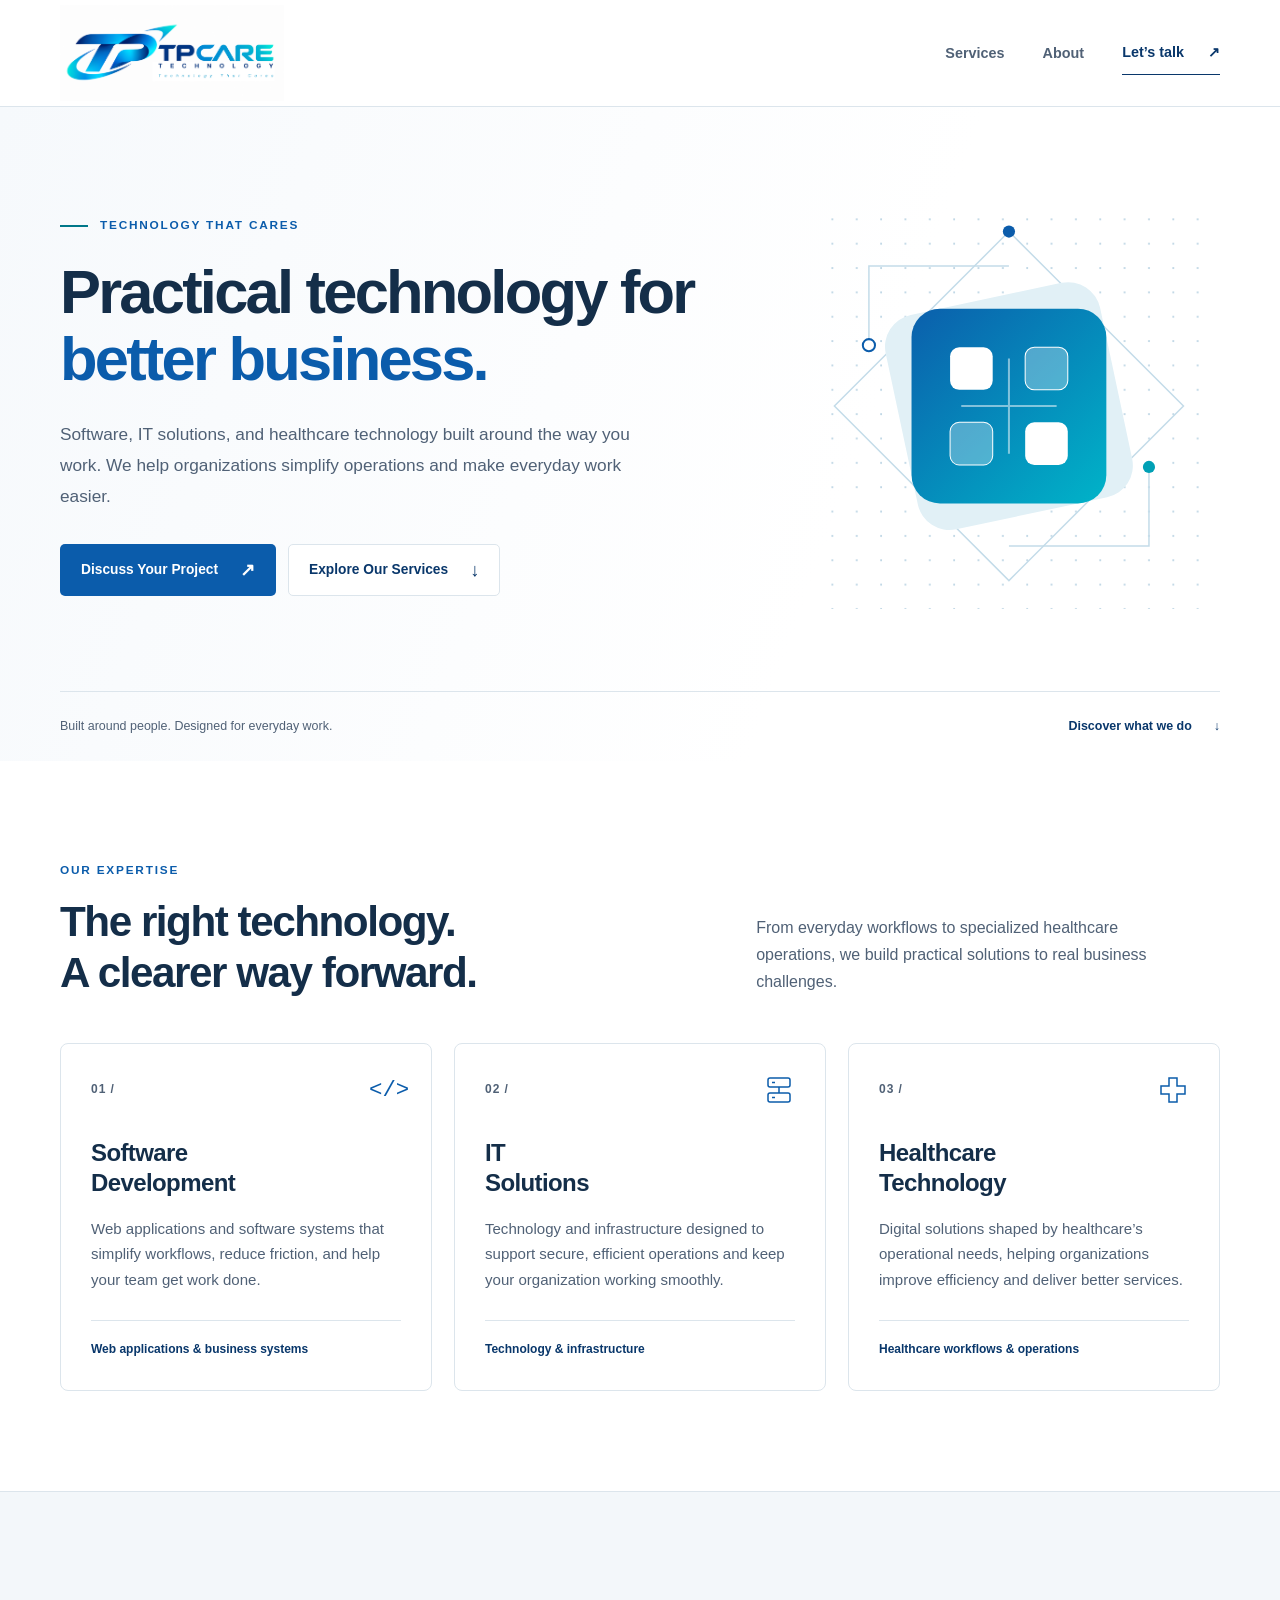
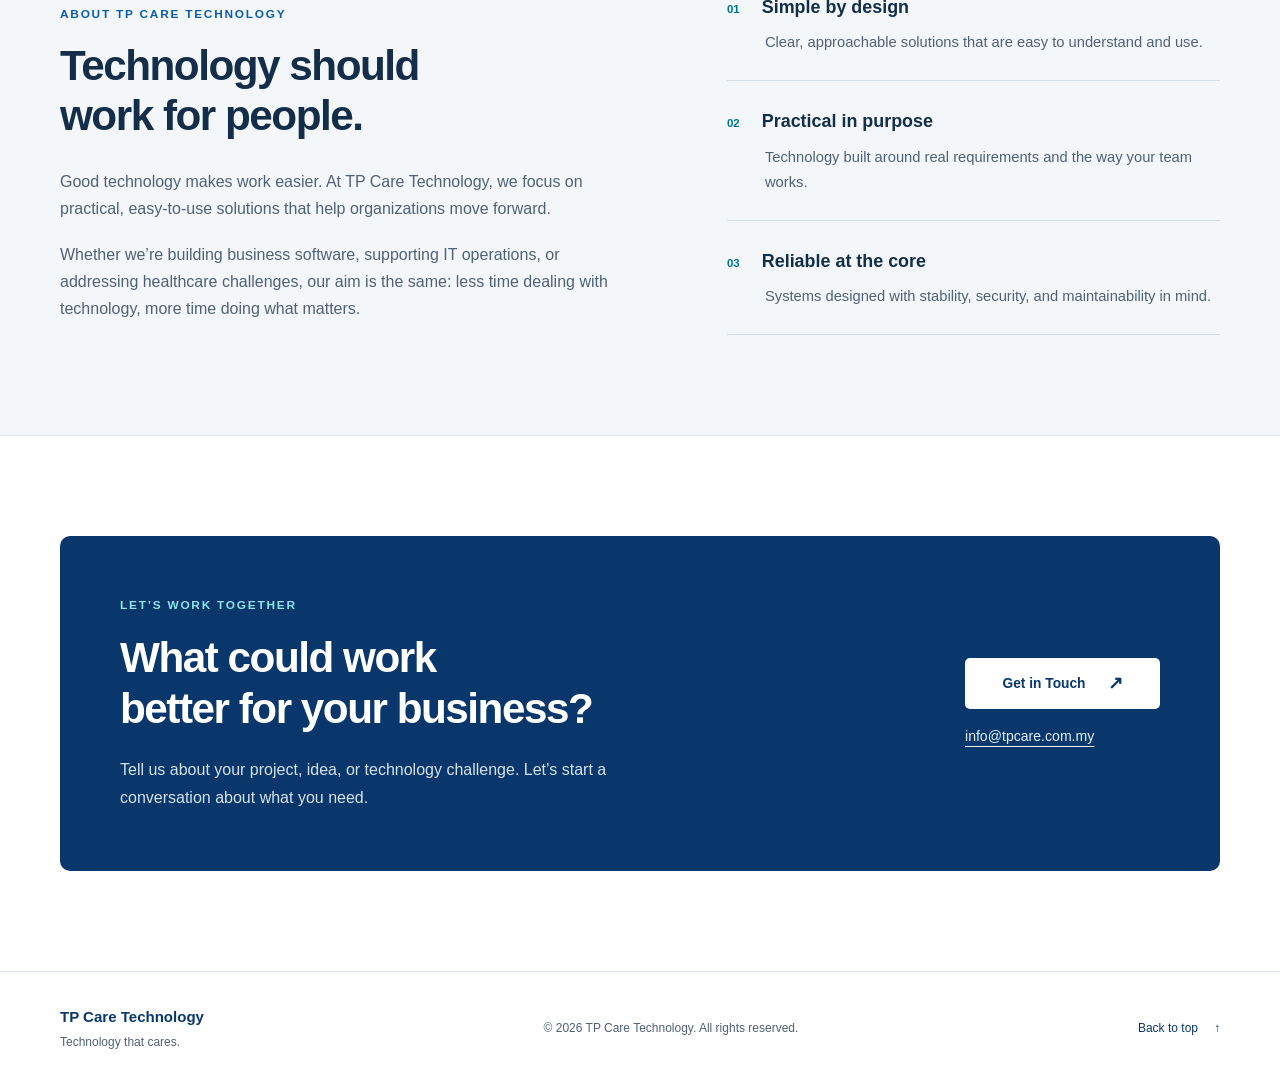
==== index.html @ ff39240c "Refine organization webpage design and business messaging" ====
<!DOCTYPE html>
<html lang="en">
<head>
    <meta charset="UTF-8">
    <meta name="viewport" content="width=device-width, initial-scale=1.0">
    <meta name="description" content="TP Care Technology builds practical software, IT solutions, and healthcare technology to simplify operations and help organizations work better.">
    <meta name="theme-color" content="#09376b">
    <title>TP Care Technology — Software &amp; IT Solutions</title>
    <link rel="stylesheet" href="style.css">
</head>
<body id="top">
    <a class="skip-link" href="#main">Skip to content</a>

    <header class="site-header">
        <div class="container">
            <nav class="navigation" aria-label="Main navigation">
                <a class="logo" href="#top">
                    <img src="assets/TPCT-logo.png" alt="TP Care Technology | home" width="7652" height="3288">
                </a>
                <ul class="nav-links">
                    <li><a href="#services">Services</a></li>
                    <li><a href="#about">About</a></li>
                    <li><a class="nav-contact" href="#contact">Let’s talk <span aria-hidden="true">↗</span></a></li>
                </ul>
            </nav>
        </div>
    </header>

    <main id="main" tabindex="-1">
        <section class="hero" aria-labelledby="hero-title">
            <div class="container">
                <div class="hero-grid">
                    <div class="hero-content">
                        <p class="eyebrow"><span class="eyebrow-line" aria-hidden="true"></span>Technology that cares</p>
                        <h1 id="hero-title">Practical technology for <span>better business.</span></h1>
                        <p class="hero-description">Software, IT solutions, and healthcare technology built around the way you work. We help organizations simplify operations and make everyday work easier.</p>
                        <div class="buttons">
                            <a href="#contact" class="button button-primary">Discuss Your Project <span aria-hidden="true">↗</span></a>
                            <a href="#services" class="button button-secondary">Explore Our Services <span aria-hidden="true">↓</span></a>
                        </div>
                    </div>
                    <div class="hero-art" aria-hidden="true">
                        <svg viewBox="0 0 400 420" fill="none" xmlns="http://www.w3.org/2000/svg">
                            <defs>
                                <linearGradient id="tile-gradient" x1="106" y1="100" x2="298" y2="310" gradientUnits="userSpaceOnUse">
                                    <stop stop-color="#0b5cab"/>
                                    <stop offset="1" stop-color="#00b5c9"/>
                                </linearGradient>
                                <pattern id="dot-grid" width="24" height="24" patternUnits="userSpaceOnUse">
                                    <circle cx="2" cy="2" r="1" fill="#b8d2e2"/>
                                </pattern>
                            </defs>
                            <rect x="10" y="10" width="380" height="400" fill="url(#dot-grid)"/>
                            <path d="M62 150V72H200M200 348H338V270" stroke="#c4dce9" stroke-width="1.5"/>
                            <path d="M200 38 372 210 200 382 28 210Z" stroke="#c4dce9" stroke-width="1.5"/>
                            <rect x="92" y="102" width="216" height="216" rx="32" fill="#e1f0f6" transform="rotate(-12 200 210)"/>
                            <rect x="104" y="114" width="192" height="192" rx="28" fill="url(#tile-gradient)"/>
                            <path d="M153 210H247M200 163V257" stroke="white" stroke-width="2" opacity=".5"/>
                            <rect x="142" y="152" width="42" height="42" rx="9" fill="white"/>
                            <rect x="216" y="152" width="42" height="42" rx="9" fill="white" fill-opacity=".3" stroke="white"/>
                            <rect x="142" y="226" width="42" height="42" rx="9" fill="white" fill-opacity=".3" stroke="white"/>
                            <rect x="216" y="226" width="42" height="42" rx="9" fill="white"/>
                            <circle cx="200" cy="38" r="6" fill="#0b5cab"/>
                            <circle cx="338" cy="270" r="6" fill="#00a0b5"/>
                            <circle cx="62" cy="150" r="6" fill="white" stroke="#0b5cab" stroke-width="2"/>
                        </svg>
                    </div>
                </div>
                <div class="hero-footnote">
                    <p>Built around people. Designed for everyday work.</p>
                    <a href="#services">Discover what we do <span aria-hidden="true">↓</span></a>
                </div>
            </div>
        </section>

        <section class="services section" id="services" aria-labelledby="services-title">
            <div class="container">
                <div class="section-header">
                    <div>
                        <p class="eyebrow">Our expertise</p>
                        <h2 id="services-title">The right technology.<br>A clearer way forward.</h2>
                    </div>
                    <p>From everyday workflows to specialized healthcare operations, we build practical solutions to real business challenges.</p>
                </div>
                <div class="service-grid">
                    <article class="service-card">
                        <div class="service-top"><span class="service-number">01 /</span><span class="service-symbol" aria-hidden="true">&lt;/&gt;</span></div>
                        <h3>Software<br> Development</h3>
                        <p>Web applications and software systems that simplify workflows, reduce friction, and help your team get work done.</p>
                        <p class="service-detail">Web applications &amp; business systems</p>
                    </article>
                    <article class="service-card">
                        <div class="service-top"><span class="service-number">02 /</span><svg class="service-symbol" viewBox="0 0 32 32" fill="none" stroke="currentColor" stroke-width="1.5" aria-hidden="true"><rect x="5" y="4" width="22" height="9" rx="2"/><rect x="5" y="19" width="22" height="9" rx="2"/><path d="M16 13v6M9 8.5h3M9 23.5h3"/></svg></div>
                        <h3>IT<br> Solutions</h3>
                        <p>Technology and infrastructure designed to support secure, efficient operations and keep your organization working smoothly.</p>
                        <p class="service-detail">Technology &amp; infrastructure</p>
                    </article>
                    <article class="service-card">
                        <div class="service-top"><span class="service-number">03 /</span><svg class="service-symbol" viewBox="0 0 32 32" fill="none" stroke="currentColor" stroke-width="1.5" aria-hidden="true"><path d="M12 4h8v8h8v8h-8v8h-8v-8H4v-8h8Z"/></svg></div>
                        <h3>Healthcare<br> Technology</h3>
                        <p>Digital solutions shaped by healthcare’s operational needs, helping organizations improve efficiency and deliver better services.</p>
                        <p class="service-detail">Healthcare workflows &amp; operations</p>
                    </article>
                </div>
            </div>
        </section>

        <section class="about section" id="about" aria-labelledby="about-title">
            <div class="container about-grid">
                <div class="about-content">
                    <p class="eyebrow">About TP Care Technology</p>
                    <h2 id="about-title">Technology should<br>work for people.</h2>
                    <p>Good technology makes work easier. At TP Care Technology, we focus on practical, easy-to-use solutions that help organizations move forward.</p>
                    <p>Whether we’re building business software, supporting IT operations, or addressing healthcare challenges, our aim is the same: less time dealing with technology, more time doing what matters.</p>
                </div>
                <dl class="principles">
                    <div class="principle">
                        <dt><span aria-hidden="true">01</span> Simple by design</dt>
                        <dd>Clear, approachable solutions that are easy to understand and use.</dd>
                    </div>
                    <div class="principle">
                        <dt><span aria-hidden="true">02</span> Practical in purpose</dt>
                        <dd>Technology built around real requirements and the way your team works.</dd>
                    </div>
                    <div class="principle">
                        <dt><span aria-hidden="true">03</span> Reliable at the core</dt>
                        <dd>Systems designed with stability, security, and maintainability in mind.</dd>
                    </div>
                </dl>
            </div>
        </section>

        <section class="contact section" id="contact" aria-labelledby="contact-title">
            <div class="container">
                <div class="contact-panel">
                    <div class="contact-content">
                        <p class="eyebrow">Let’s work together</p>
                        <h2 id="contact-title">What could work<br>better for your business?</h2>
                        <p>Tell us about your project, idea, or technology challenge. Let’s start a conversation about what you need.</p>
                    </div>
                    <div class="contact-actions">
                        <a href="mailto:info@tpcare.com.my" class="button button-light">Get in Touch <span aria-hidden="true">↗</span></a>
                        <a class="email-link" href="mailto:info@tpcare.com.my">info@tpcare.com.my</a>
                    </div>
                </div>
            </div>
        </section>
    </main>

    <footer class="site-footer">
        <div class="container footer-content">
            <div><a class="footer-brand" href="#top">TP Care Technology</a><p>Technology that cares.</p></div>
            <p>© 2026 TP Care Technology. All rights reserved.</p>
            <a class="back-to-top" href="#top">Back to top <span aria-hidden="true">↑</span></a>
        </div>
    </footer>
</body>
</html>
---- style.css ----
:root {
    --navy: #09376b;
    --primary: #0b5cab;
    --primary-dark: #08447f;
    --cyan: #007789;
    --heading: #142e49;
    --text: #506176;
    --light: #f3f7fa;
    --border: #dce5ec;
    --header-offset: 125px;
}

* { box-sizing: border-box; }
html { scroll-behavior: smooth; scroll-padding-top: var(--header-offset); }
body { margin: 0; color: var(--text); background: #fff; font-family: -apple-system, BlinkMacSystemFont, "Segoe UI", Roboto, Arial, sans-serif; line-height: 1.7; }
h1, h2, h3, p, dl, dd { margin: 0; }
a { color: inherit; text-decoration: none; }
svg, img { display: block; max-width: 100%; }
a:focus-visible { outline: 3px solid var(--primary); outline-offset: 5px; border-radius: 3px; }
.container { width: min(1160px, calc(100% - 80px)); margin-inline: auto; }
.section { padding-block: 100px; }
.skip-link { position: fixed; top: 12px; left: 12px; z-index: 20; padding: 12px 20px; color: #fff; background: var(--navy); transform: translateY(-180%); }
.skip-link:focus { transform: translateY(0); }

/* Header and navigation */
.site-header { position: sticky; top: 0; z-index: 10; background: #fff; border-bottom: 1px solid var(--border); }
.navigation { min-height: 106px; display: flex; align-items: center; justify-content: space-between; gap: 24px; }
.logo { display: block; flex: 0 1 224px; }
.logo img { width: 224px; height: auto; }
.nav-links { display: flex; align-items: center; gap: 38px; padding: 0; margin: 0; list-style: none; font-size: .9rem; font-weight: 600; }
.nav-links a { display: inline-flex; align-items: center; min-height: 44px; }
.nav-links a:hover { color: var(--primary); }
.nav-links .nav-contact { gap: 24px; color: var(--navy); border-bottom: 1px solid var(--navy); }

/* Introduction */
.hero { background: linear-gradient(110deg, #f6f9fc, #fff 65%); padding-top: 78px; }
.hero-grid { display: grid; grid-template-columns: 1.65fr 1fr; align-items: center; gap: 42px; }
.eyebrow { color: var(--primary); font-size: .74rem; font-weight: 700; line-height: 1.6; letter-spacing: .15em; text-transform: uppercase; margin-bottom: 24px; }
.hero .eyebrow { display: flex; align-items: center; gap: 12px; }
.eyebrow-line { width: 28px; height: 2px; background: var(--cyan); }
h1, h2, h3 { color: var(--heading); }
h1 { max-width: 740px; font-size: clamp(2.7rem, 4.8vw, 4.2rem); font-weight: 650; line-height: 1.09; letter-spacing: -.045em; }
h1 span { color: var(--primary); }
.hero-description { max-width: 580px; margin-top: 26px; font-size: 1.08rem; line-height: 1.8; }
.buttons { display: flex; flex-wrap: wrap; gap: 12px; margin-top: 32px; }
.button { display: inline-flex; justify-content: center; align-items: center; gap: 22px; min-height: 50px; padding: 13px 20px; border: 1px solid transparent; border-radius: 5px; font-size: .86rem; font-weight: 600; transition: background-color .2s, border-color .2s; }
.button span { font-size: 1.15rem; line-height: 1; }
.button-primary { background: var(--primary); color: #fff; }
.button-primary:hover { background: var(--primary-dark); }
.button-secondary { color: var(--navy); border-color: var(--border); background: #fff; }
.button-secondary:hover { border-color: var(--primary); background: var(--light); }
.hero-art { padding: 8px; }
.hero-art svg { width: 100%; height: auto; }
.hero-footnote { display: flex; justify-content: space-between; gap: 20px; margin-top: 64px; padding-block: 24px; border-top: 1px solid var(--border); font-size: .78rem; }
.hero-footnote a { display: inline-flex; gap: 22px; color: var(--navy); font-weight: 600; }
.hero-footnote a:hover { text-decoration: underline; text-underline-offset: 4px; }

/* Services */
.section-header { display: grid; grid-template-columns: 1.35fr 1fr; gap: 70px; align-items: end; margin-bottom: 44px; }
.section-header .eyebrow, .about .eyebrow { margin-bottom: 17px; }
h2 { font-size: clamp(2rem, 3.3vw, 2.7rem); font-weight: 600; line-height: 1.2; letter-spacing: -.035em; }
.section-header > p { max-width: 440px; padding-bottom: 3px; }
.service-grid { display: grid; grid-template-columns: repeat(3, minmax(0, 1fr)); gap: 22px; }
.service-card { display: flex; flex-direction: column; padding: 30px; border: 1px solid var(--border); border-radius: 8px; background: #fff; }
.service-top { display: flex; justify-content: space-between; align-items: center; margin-bottom: 32px; }
.service-number { font-size: .75rem; font-weight: 600; letter-spacing: .08em; }
.service-symbol { display: block; width: 32px; height: 32px; color: var(--primary); font-family: monospace; font-size: 1.4rem; line-height: 32px; }
.service-card h3 { font-size: 1.5rem; line-height: 1.25; font-weight: 600; letter-spacing: -.025em; margin-bottom: 18px; }
.service-card > p:not(.service-detail) { font-size: .94rem; margin-bottom: 28px; }
.service-card .service-detail { margin-top: auto; padding-top: 18px; border-top: 1px solid var(--border); color: var(--navy); font-size: .75rem; font-weight: 600; }

/* About and principles */
.about { background: var(--light); border-block: 1px solid var(--border); }
.about-grid { display: grid; grid-template-columns: 1.15fr 1fr; gap: 100px; align-items: center; }
.about-content h2 { margin-bottom: 26px; }
.about-content > p:not(.eyebrow) + p { margin-top: 18px; }
.principle { padding-block: 25px; border-bottom: 1px solid #d4e0e9; }
.principle:first-child { padding-top: 0; }
.principle dt { display: flex; align-items: baseline; gap: 22px; color: var(--heading); font-size: 1.12rem; font-weight: 600; }
.principle dt span { color: var(--cyan); font-size: .72rem; font-weight: 700; }
.principle dd { margin: 8px 0 0 38px; font-size: .92rem; }

/* Contact and footer */
.contact-panel { display: flex; align-items: center; justify-content: space-between; gap: 50px; padding: 60px; background: var(--navy); border-radius: 10px; }
.contact-content { max-width: 590px; }
.contact .eyebrow { color: #8ee3ed; margin-bottom: 18px; }
.contact h2 { color: #fff; }
.contact-content > p:last-child { max-width: 490px; margin-top: 22px; color: #d5e3ef; }
.contact-actions { display: flex; flex-direction: column; align-items: flex-start; gap: 16px; flex-shrink: 0; }
.button-light { color: var(--navy); background: #fff; min-width: 195px; }
.button-light:hover { background: #dff6fa; }
.email-link { color: #e4f0f8; font-size: .88rem; text-decoration: underline; text-underline-offset: 5px; }
.email-link:hover { color: #fff; }
.contact-panel a:focus-visible { outline-color: #8ee3ed; }
.site-footer { border-top: 1px solid var(--border); padding-block: 32px; }
.footer-content { display: flex; justify-content: space-between; align-items: center; gap: 28px; font-size: .75rem; }
.footer-brand { display: inline-block; color: var(--navy); font-size: .94rem; font-weight: 700; }
.footer-content > div p { margin-top: 3px; }
.back-to-top { display: inline-flex; align-items: center; gap: 16px; min-height: 44px; color: var(--navy); }
.footer-brand:hover, .back-to-top:hover { text-decoration: underline; text-underline-offset: 4px; }

/* Tablet and mobile */
@media (max-width: 1000px) {
    .container { width: calc(100% - 48px); }
    .hero-grid { grid-template-columns: 1.7fr 1fr; gap: 20px; }
    .hero-art { padding: 0; }
    .section-header { gap: 40px; }
    .service-card { padding: 24px; }
    .about-grid { gap: 50px; }
    .contact-panel { padding: 40px; gap: 32px; }
}

@media (max-width: 760px) {
    .section { padding-block: 68px; }
    .hero { padding-top: 54px; }
    .hero-grid { grid-template-columns: 1fr; }
    .hero-art { display: none; }
    h1 { max-width: 620px; font-size: clamp(2.7rem, 7.5vw, 3.8rem); }
    .hero-description { max-width: 550px; }
    .hero-footnote { margin-top: 44px; }
    .hero-footnote > a { display: none; }
    .section-header, .about-grid { grid-template-columns: 1fr; gap: 28px; }
    .section-header > p { max-width: 550px; }
    .service-grid { grid-template-columns: 1fr; gap: 16px; }
    .service-card { padding: 28px; }
    .service-top { margin-bottom: 18px; }
    .service-card h3 br { display: none; }
    .service-card h3 { margin-bottom: 12px; }
    .about-grid { gap: 38px; }
    .contact-panel { align-items: flex-start; flex-direction: column; padding: 36px; }
    .footer-content { flex-wrap: wrap; }
    .footer-content > div { flex-basis: 100%; }
}

@media (max-width: 540px) {
    :root { --header-offset: 150px; }
    .container { width: calc(100% - 40px); }
    .navigation { min-height: auto; flex-direction: column; align-items: flex-start; gap: 0; padding-bottom: 8px; }
    .logo { flex-basis: auto; }
    .logo img { width: 190px; }
    .nav-links { width: 100%; justify-content: space-between; gap: 16px; font-size: .84rem; }
    .nav-links .nav-contact { gap: 12px; border-bottom: 0; }
    .hero { padding-top: 40px; }
    .hero .eyebrow { font-size: .68rem; }
    .hero-description { font-size: 1rem; }
    .buttons { flex-direction: column; align-items: stretch; }
    .button { min-height: 52px; }
    .hero-footnote { font-size: .72rem; }
    .contact-panel { padding: 28px 24px; }
    .contact h2 { font-size: 1.9rem; }
    .contact-actions { width: 100%; }
    .button-light { width: 100%; min-width: 0; }
    .email-link { overflow-wrap: anywhere; }
    .footer-content { gap: 16px; }
}

@media (prefers-reduced-motion: reduce) {
    html { scroll-behavior: auto; }
    *, *::before, *::after { transition: none !important; animation: none !important; }
}
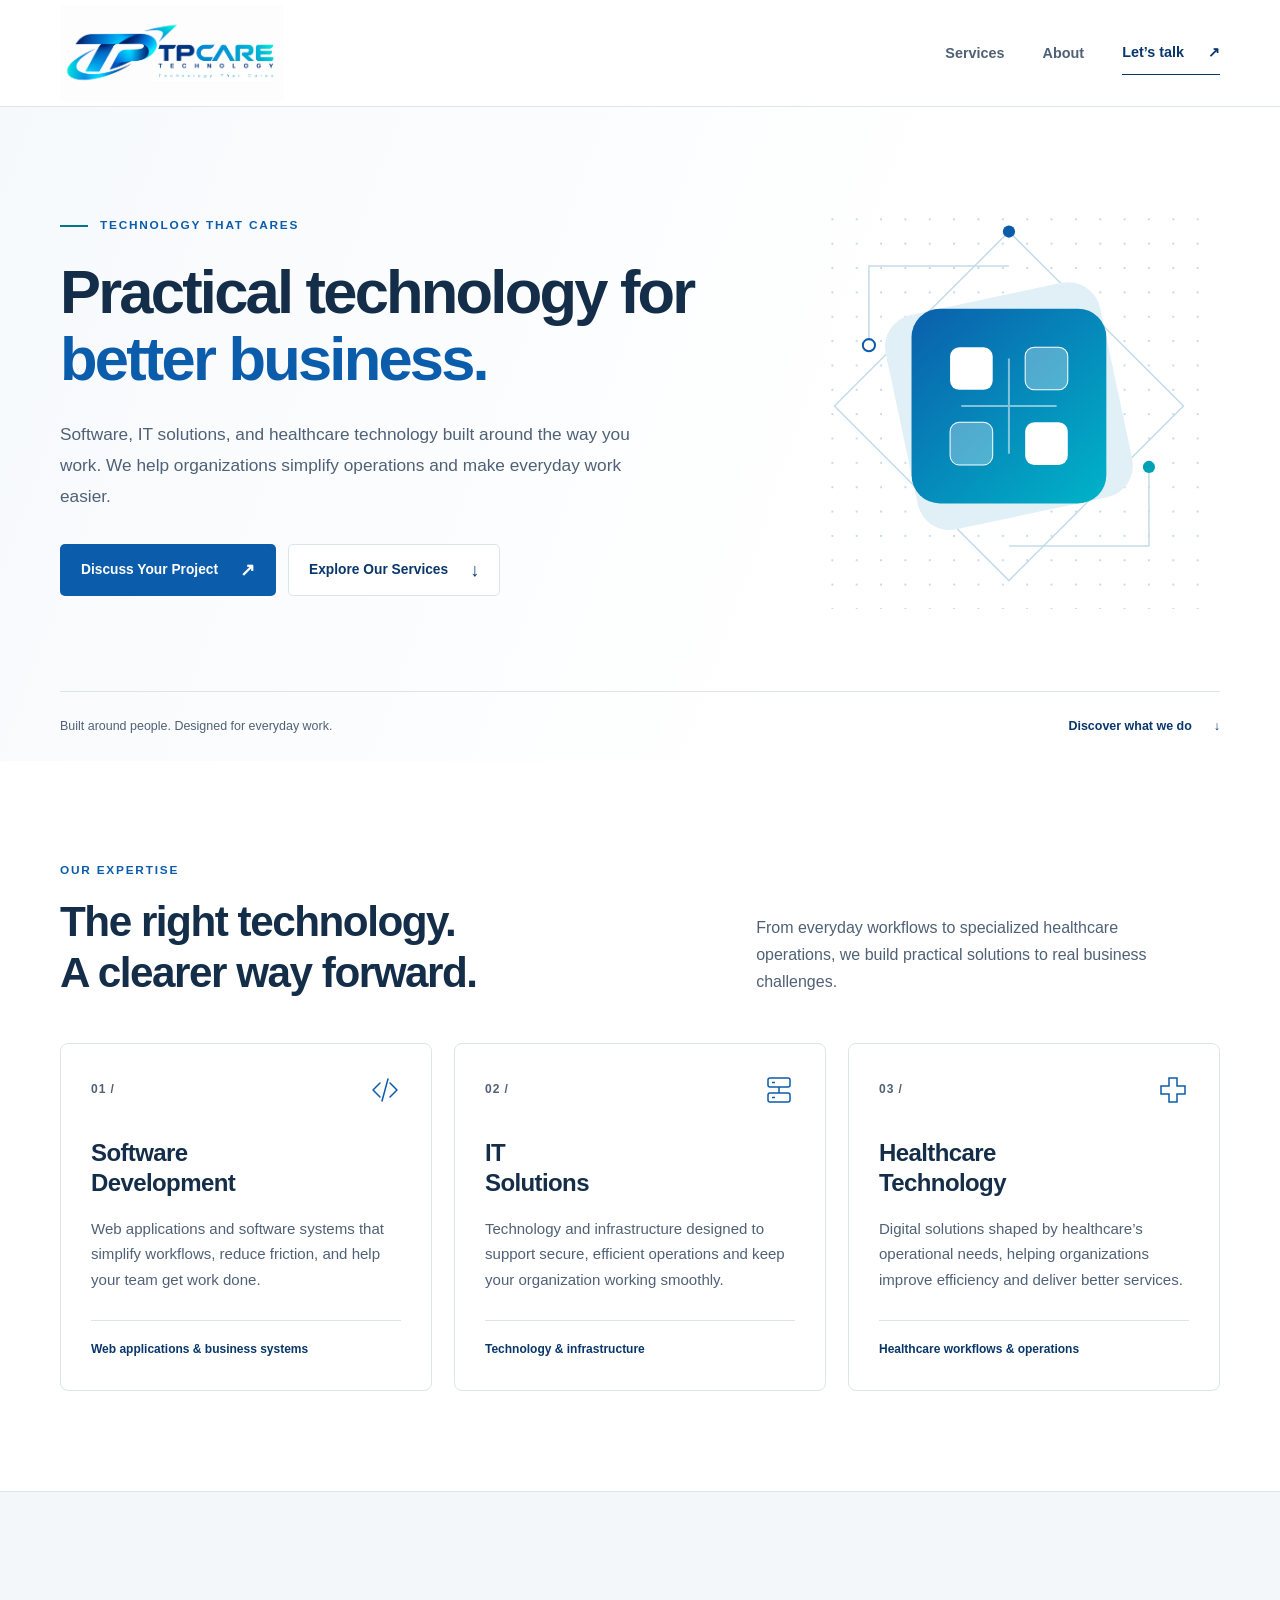
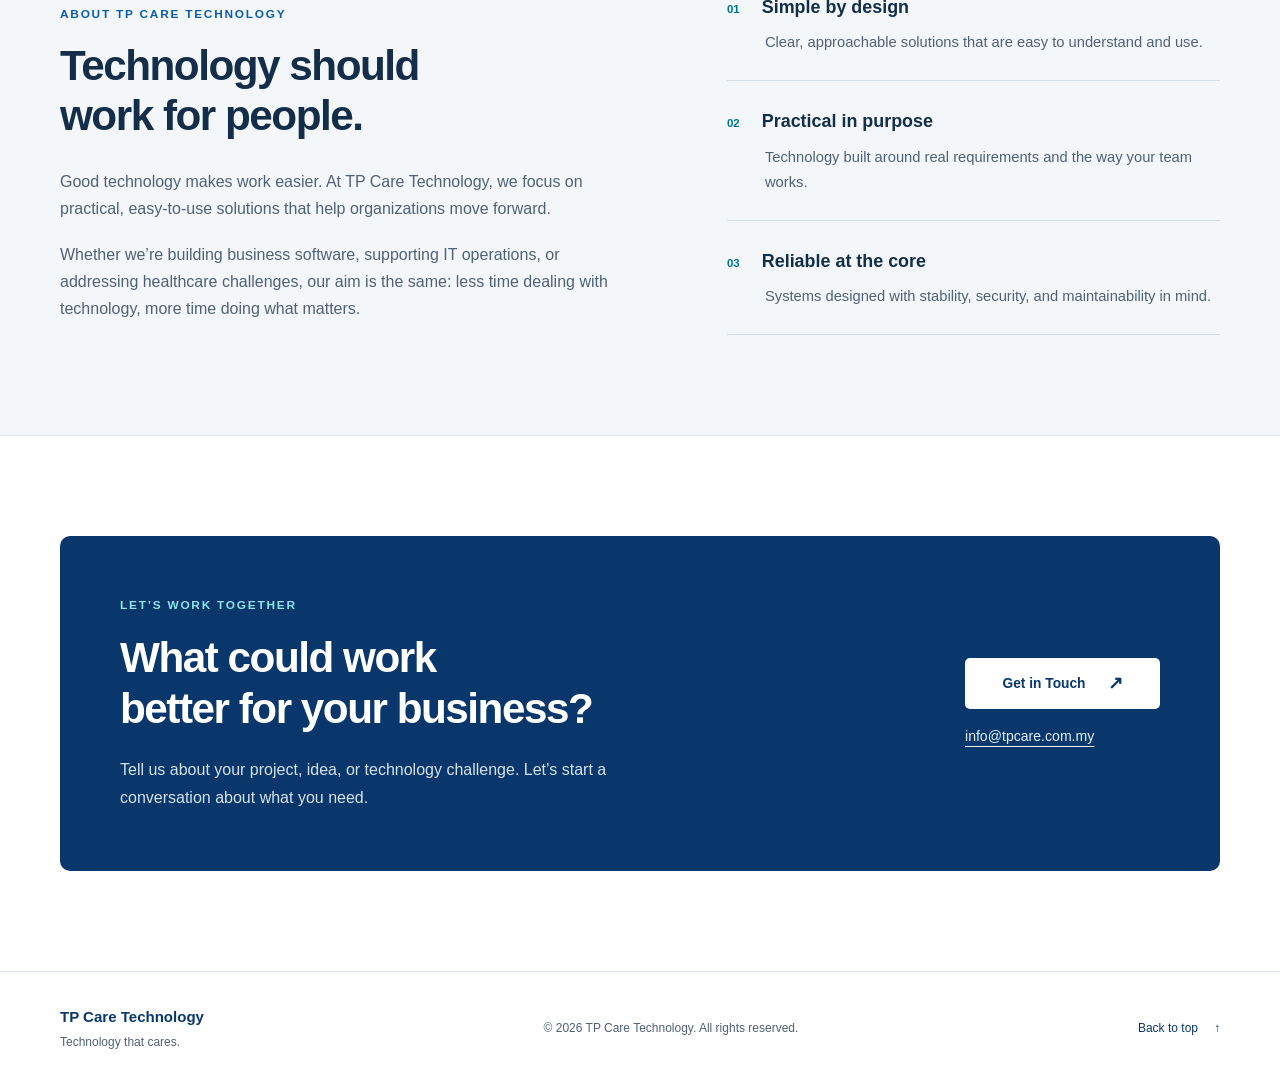
==== commit be8464ed: "Align service icon and add favicon" ====
--- a/index.html
+++ b/index.html
@@ -5,8 +5,9 @@
     <meta name="viewport" content="width=device-width, initial-scale=1.0">
     <meta name="description" content="TP Care Technology builds practical software, IT solutions, and healthcare technology to simplify operations and help organizations work better.">
     <meta name="theme-color" content="#09376b">
-    <title>TP Care Technology — Software &amp; IT Solutions</title>
+    <title>TP Care Technology | Software &amp; IT Solutions</title>
     <link rel="stylesheet" href="style.css">
+    <link rel="icon" href="assets/favicon.ico" sizes="any">
 </head>
 <body id="top">
     <a class="skip-link" href="#main">Skip to content</a>
@@ -84,7 +85,7 @@
                 </div>
                 <div class="service-grid">
                     <article class="service-card">
-                        <div class="service-top"><span class="service-number">01 /</span><span class="service-symbol" aria-hidden="true">&lt;/&gt;</span></div>
+                        <div class="service-top"><span class="service-number">01 /</span><svg class="service-symbol" viewBox="0 0 32 32" fill="none" stroke="currentColor" stroke-width="1.5" stroke-linecap="round" stroke-linejoin="round" aria-hidden="true"><path d="m11 9-7 7 7 7m10-14 7 7-7 7M19 5l-6 22"/></svg></div>
                         <h3>Software<br> Development</h3>
                         <p>Web applications and software systems that simplify workflows, reduce friction, and help your team get work done.</p>
                         <p class="service-detail">Web applications &amp; business systems</p>
--- a/style.css
+++ b/style.css
@@ -64,7 +64,7 @@
 .service-card { display: flex; flex-direction: column; padding: 30px; border: 1px solid var(--border); border-radius: 8px; background: #fff; }
 .service-top { display: flex; justify-content: space-between; align-items: center; margin-bottom: 32px; }
 .service-number { font-size: .75rem; font-weight: 600; letter-spacing: .08em; }
-.service-symbol { display: block; width: 32px; height: 32px; color: var(--primary); font-family: monospace; font-size: 1.4rem; line-height: 32px; }
+.service-symbol { display: block; width: 32px; height: 32px; color: var(--primary); }
 .service-card h3 { font-size: 1.5rem; line-height: 1.25; font-weight: 600; letter-spacing: -.025em; margin-bottom: 18px; }
 .service-card > p:not(.service-detail) { font-size: .94rem; margin-bottom: 28px; }
 .service-card .service-detail { margin-top: auto; padding-top: 18px; border-top: 1px solid var(--border); color: var(--navy); font-size: .75rem; font-weight: 600; }
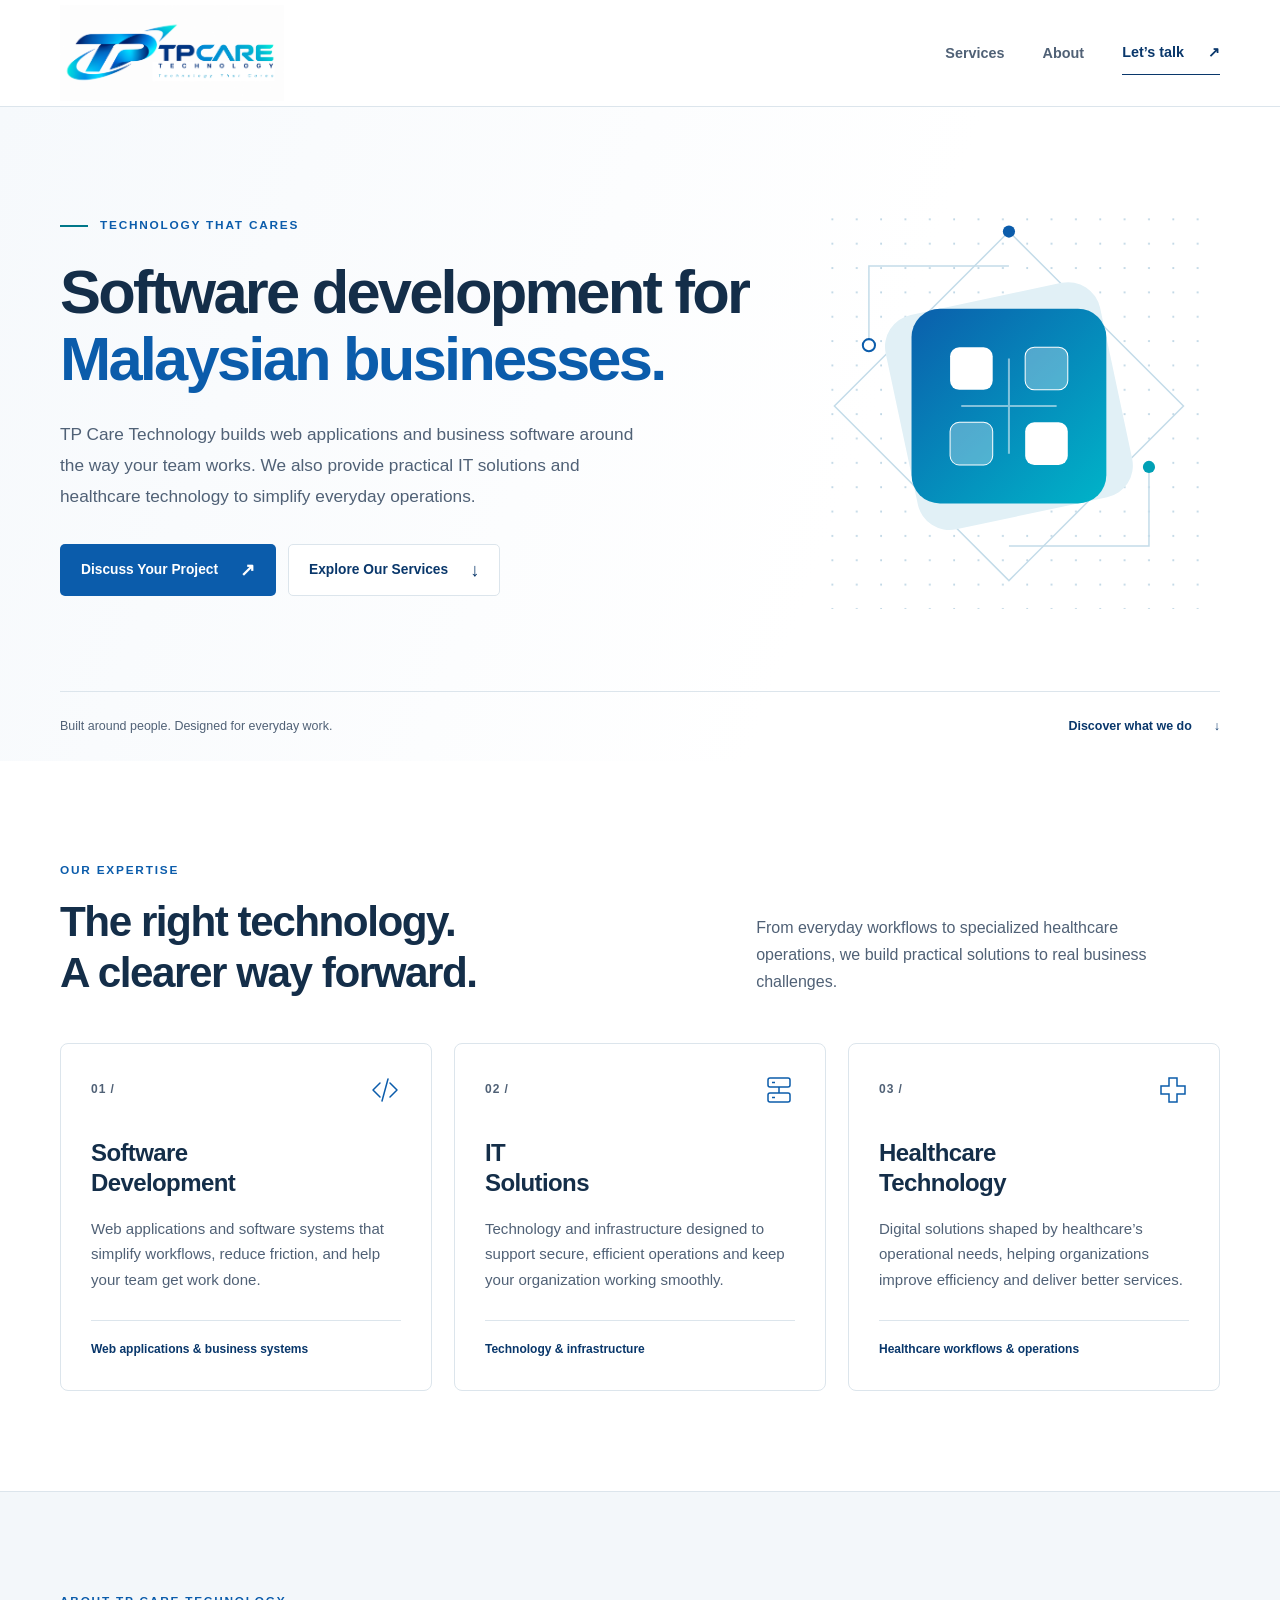
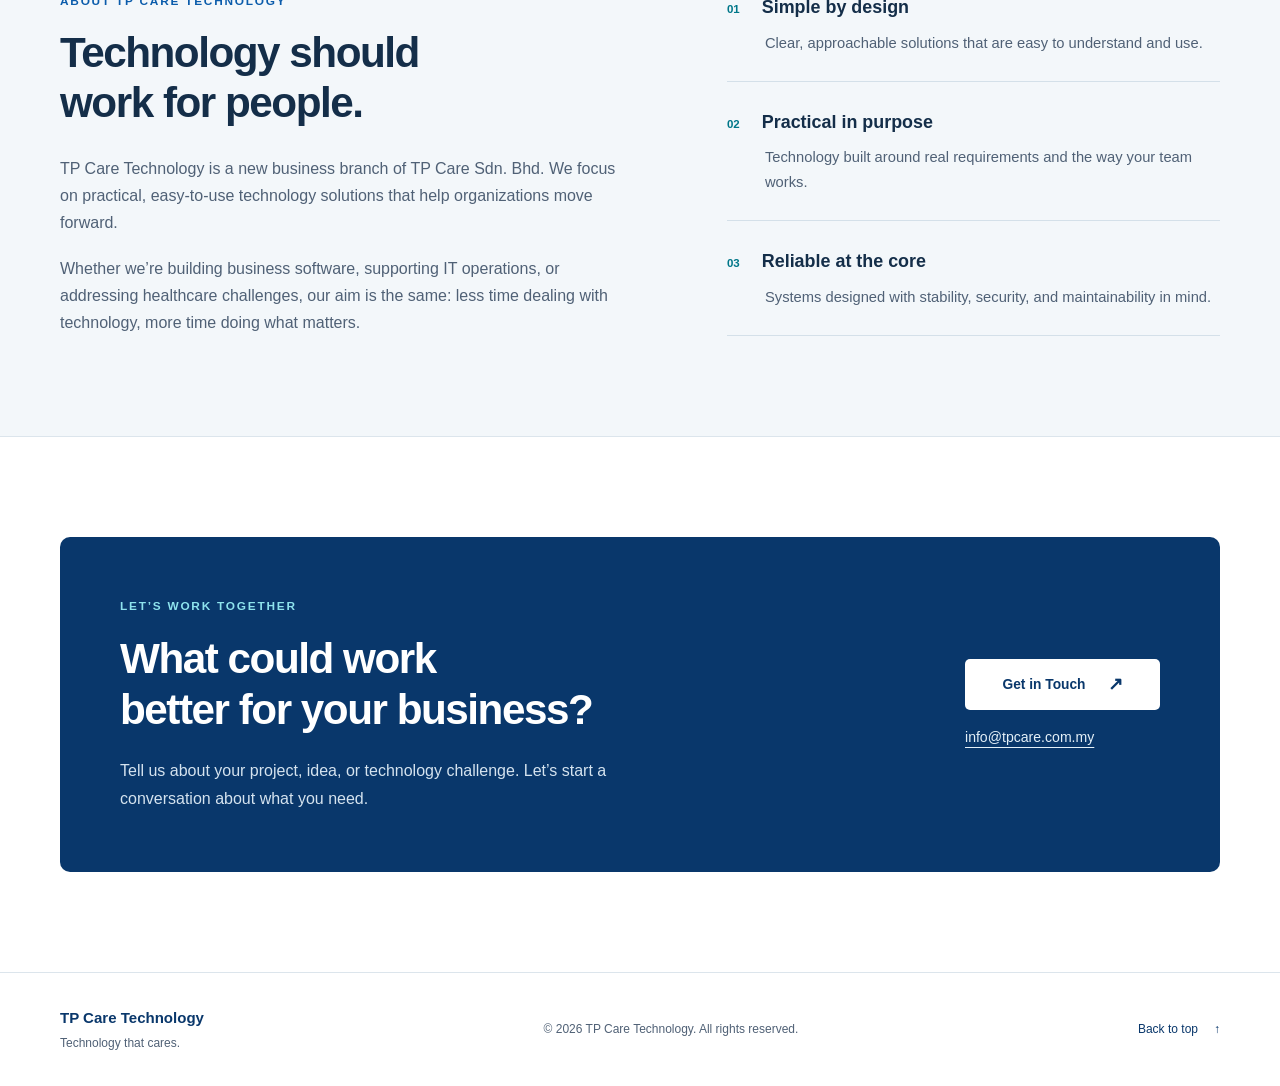
==== commit 437928f8: "Improve search visibility and document changes" ====
--- a/index.html
+++ b/index.html
@@ -3,10 +3,14 @@
 <head>
     <meta charset="UTF-8">
     <meta name="viewport" content="width=device-width, initial-scale=1.0">
-    <meta name="description" content="TP Care Technology builds practical software, IT solutions, and healthcare technology to simplify operations and help organizations work better.">
+    <meta name="description" content="TP Care Technology builds software and web applications for Malaysian businesses, with practical IT solutions and healthcare technology services.">
     <meta name="theme-color" content="#09376b">
-    <title>TP Care Technology | Software &amp; IT Solutions</title>
-    <link rel="stylesheet" href="style.css">
+    <title>Software Development in Malaysia | TP Care Technology</title>
+    <link rel="canonical" href="https://tp-care-technology.github.io/">
+    <script type="application/ld+json">
+        {"@context":"https://schema.org","@type":"Organization","name":"TP Care Technology","url":"https://tp-care-technology.github.io/","logo":"https://tp-care-technology.github.io/assets/TPCT-logo.png","email":"info@tpcare.com.my","parentOrganization":{"@type":"Organization","name":"TP Care Sdn. Bhd."}}
+    </script>
+    <link rel="stylesheet" href="style.css?v=2">
     <link rel="icon" href="assets/favicon.ico" sizes="any">
 </head>
 <body id="top">
@@ -33,37 +37,37 @@
                 <div class="hero-grid">
                     <div class="hero-content">
                         <p class="eyebrow"><span class="eyebrow-line" aria-hidden="true"></span>Technology that cares</p>
-                        <h1 id="hero-title">Practical technology for <span>better business.</span></h1>
-                        <p class="hero-description">Software, IT solutions, and healthcare technology built around the way you work. We help organizations simplify operations and make everyday work easier.</p>
+                        <h1 id="hero-title">Software development for <span>Malaysian businesses.</span></h1>
+                        <p class="hero-description">TP Care Technology builds web applications and business software around the way your team works. We also provide practical IT solutions and healthcare technology to simplify everyday operations.</p>
                         <div class="buttons">
                             <a href="#contact" class="button button-primary">Discuss Your Project <span aria-hidden="true">↗</span></a>
                             <a href="#services" class="button button-secondary">Explore Our Services <span aria-hidden="true">↓</span></a>
                         </div>
                     </div>
                     <div class="hero-art" aria-hidden="true">
-                        <svg viewBox="0 0 400 420" fill="none" xmlns="http://www.w3.org/2000/svg">
+                        <svg viewBox="0 0 400 420" xmlns="http://www.w3.org/2000/svg">
                             <defs>
                                 <linearGradient id="tile-gradient" x1="106" y1="100" x2="298" y2="310" gradientUnits="userSpaceOnUse">
-                                    <stop stop-color="#0b5cab"/>
-                                    <stop offset="1" stop-color="#00b5c9"/>
+                                    <stop class="art-gradient-start"/>
+                                    <stop class="art-gradient-end" offset="1"/>
                                 </linearGradient>
                                 <pattern id="dot-grid" width="24" height="24" patternUnits="userSpaceOnUse">
-                                    <circle cx="2" cy="2" r="1" fill="#b8d2e2"/>
+                                    <circle class="art-pattern-dot" cx="2" cy="2" r="1"/>
                                 </pattern>
                             </defs>
                             <rect x="10" y="10" width="380" height="400" fill="url(#dot-grid)"/>
-                            <path d="M62 150V72H200M200 348H338V270" stroke="#c4dce9" stroke-width="1.5"/>
-                            <path d="M200 38 372 210 200 382 28 210Z" stroke="#c4dce9" stroke-width="1.5"/>
-                            <rect x="92" y="102" width="216" height="216" rx="32" fill="#e1f0f6" transform="rotate(-12 200 210)"/>
-                            <rect x="104" y="114" width="192" height="192" rx="28" fill="url(#tile-gradient)"/>
-                            <path d="M153 210H247M200 163V257" stroke="white" stroke-width="2" opacity=".5"/>
-                            <rect x="142" y="152" width="42" height="42" rx="9" fill="white"/>
-                            <rect x="216" y="152" width="42" height="42" rx="9" fill="white" fill-opacity=".3" stroke="white"/>
-                            <rect x="142" y="226" width="42" height="42" rx="9" fill="white" fill-opacity=".3" stroke="white"/>
-                            <rect x="216" y="226" width="42" height="42" rx="9" fill="white"/>
-                            <circle cx="200" cy="38" r="6" fill="#0b5cab"/>
-                            <circle cx="338" cy="270" r="6" fill="#00a0b5"/>
-                            <circle cx="62" cy="150" r="6" fill="white" stroke="#0b5cab" stroke-width="2"/>
+                            <path class="art-guide" d="M62 150V72H200M200 348H338V270"/>
+                            <path class="art-guide" d="M200 38 372 210 200 382 28 210Z"/>
+                            <rect class="art-tile-shadow" x="92" y="102" width="216" height="216" transform="rotate(-12 200 210)"/>
+                            <rect class="art-tile-face" x="104" y="114" width="192" height="192" fill="url(#tile-gradient)"/>
+                            <path class="art-white-stroke art-strong-stroke art-half-opacity" d="M153 210H247M200 163V257"/>
+                            <rect class="art-white-fill art-tile-cell" x="142" y="152" width="42" height="42"/>
+                            <rect class="art-white-fill art-tile-cell art-muted-fill art-white-stroke" x="216" y="152" width="42" height="42"/>
+                            <rect class="art-white-fill art-tile-cell art-muted-fill art-white-stroke" x="142" y="226" width="42" height="42"/>
+                            <rect class="art-white-fill art-tile-cell" x="216" y="226" width="42" height="42"/>
+                            <circle class="art-brand-fill" cx="200" cy="38" r="6"/>
+                            <circle class="art-accent-dot" cx="338" cy="270" r="6"/>
+                            <circle class="art-white-fill art-brand-stroke art-strong-stroke" cx="62" cy="150" r="6"/>
                         </svg>
                     </div>
                 </div>
@@ -85,19 +89,19 @@
                 </div>
                 <div class="service-grid">
                     <article class="service-card">
-                        <div class="service-top"><span class="service-number">01 /</span><svg class="service-symbol" viewBox="0 0 32 32" fill="none" stroke="currentColor" stroke-width="1.5" stroke-linecap="round" stroke-linejoin="round" aria-hidden="true"><path d="m11 9-7 7 7 7m10-14 7 7-7 7M19 5l-6 22"/></svg></div>
+                        <div class="service-top"><span class="service-number">01 /</span><svg class="service-symbol service-symbol-code" viewBox="0 0 32 32" aria-hidden="true"><path d="m11 9-7 7 7 7m10-14 7 7-7 7M19 5l-6 22"/></svg></div>
                         <h3>Software<br> Development</h3>
                         <p>Web applications and software systems that simplify workflows, reduce friction, and help your team get work done.</p>
                         <p class="service-detail">Web applications &amp; business systems</p>
                     </article>
                     <article class="service-card">
-                        <div class="service-top"><span class="service-number">02 /</span><svg class="service-symbol" viewBox="0 0 32 32" fill="none" stroke="currentColor" stroke-width="1.5" aria-hidden="true"><rect x="5" y="4" width="22" height="9" rx="2"/><rect x="5" y="19" width="22" height="9" rx="2"/><path d="M16 13v6M9 8.5h3M9 23.5h3"/></svg></div>
+                        <div class="service-top"><span class="service-number">02 /</span><svg class="service-symbol" viewBox="0 0 32 32" aria-hidden="true"><rect x="5" y="4" width="22" height="9"/><rect x="5" y="19" width="22" height="9"/><path d="M16 13v6M9 8.5h3M9 23.5h3"/></svg></div>
                         <h3>IT<br> Solutions</h3>
                         <p>Technology and infrastructure designed to support secure, efficient operations and keep your organization working smoothly.</p>
                         <p class="service-detail">Technology &amp; infrastructure</p>
                     </article>
                     <article class="service-card">
-                        <div class="service-top"><span class="service-number">03 /</span><svg class="service-symbol" viewBox="0 0 32 32" fill="none" stroke="currentColor" stroke-width="1.5" aria-hidden="true"><path d="M12 4h8v8h8v8h-8v8h-8v-8H4v-8h8Z"/></svg></div>
+                        <div class="service-top"><span class="service-number">03 /</span><svg class="service-symbol" viewBox="0 0 32 32" aria-hidden="true"><path d="M12 4h8v8h8v8h-8v8h-8v-8H4v-8h8Z"/></svg></div>
                         <h3>Healthcare<br> Technology</h3>
                         <p>Digital solutions shaped by healthcare’s operational needs, helping organizations improve efficiency and deliver better services.</p>
                         <p class="service-detail">Healthcare workflows &amp; operations</p>
@@ -111,7 +115,7 @@
                 <div class="about-content">
                     <p class="eyebrow">About TP Care Technology</p>
                     <h2 id="about-title">Technology should<br>work for people.</h2>
-                    <p>Good technology makes work easier. At TP Care Technology, we focus on practical, easy-to-use solutions that help organizations move forward.</p>
+                    <p>TP Care Technology is a new business branch of TP Care Sdn. Bhd. We focus on practical, easy-to-use technology solutions that help organizations move forward.</p>
                     <p>Whether we’re building business software, supporting IT operations, or addressing healthcare challenges, our aim is the same: less time dealing with technology, more time doing what matters.</p>
                 </div>
                 <dl class="principles">
--- a/style.css
+++ b/style.css
@@ -1,157 +1,306 @@
 :root {
-    --navy: #09376b;
-    --primary: #0b5cab;
-    --primary-dark: #08447f;
-    --cyan: #007789;
-    --heading: #142e49;
-    --text: #506176;
-    --light: #f3f7fa;
-    --border: #dce5ec;
+    /* Semantic colors from the existing site palette */
+    --color-brand: #09376b;
+    --color-action: #0b5cab;
+    --color-action-hover: #08447f;
+    --color-accent: #007789;
+    --color-heading: #142e49;
+    --color-text: #506176;
+    --color-surface-muted: #f3f7fa;
+    --color-border: #dce5ec;
+    --color-surface: #fff;
+    --color-hero-start: #f6f9fc;
+    --color-principle-border: #d4e0e9;
+    --color-contact-accent: #8ee3ed;
+    --color-contact-text: #d5e3ef;
+    --color-button-light-hover: #dff6fa;
+    --color-contact-link: #e4f0f8;
+    --color-art-gradient-end: #00b5c9;
+    --color-art-accent-dot: #00a0b5;
+    --color-art-dot: #b8d2e2;
+    --color-art-guide: #c4dce9;
+    --color-art-tile: #e1f0f6;
+    --color-transparent: transparent;
+    --font-family-body: -apple-system, BlinkMacSystemFont, "Segoe UI", Roboto, Arial, sans-serif;
+    --duration-fast: .2s;
     --header-offset: 125px;
+    /* Type sizes */
+    --font-size-0-68rem: .68rem;
+    --font-size-0-72rem: .72rem;
+    --font-size-0-74rem: .74rem;
+    --font-size-0-75rem: .75rem;
+    --font-size-0-78rem: .78rem;
+    --font-size-0-84rem: .84rem;
+    --font-size-0-9rem: .9rem;
+    --font-size-display: clamp(2.7rem, 4.8vw, 4.2rem);
+    --font-size-0-86rem: .86rem;
+    --font-size-0-88rem: .88rem;
+    --font-size-0-92rem: .92rem;
+    --font-size-1-08rem: 1.08rem;
+    --font-size-1-15rem: 1.15rem;
+    --font-size-section-heading: clamp(2rem, 3.3vw, 2.7rem);
+    --font-size-0-94rem: .94rem;
+    --font-size-1rem: 1rem;
+    --font-size-1-12rem: 1.12rem;
+    --font-size-1-5rem: 1.5rem;
+    --font-size-display-tablet: clamp(2.7rem, 7.5vw, 3.8rem);
+    --font-size-1-9rem: 1.9rem;
+    /* Type weights */
+    --font-weight-600: 600;
+    --font-weight-650: 650;
+    --font-weight-700: 700;
+    /* Line heights */
+    --line-height-1: 1;
+    --line-height-1-09: 1.09;
+    --line-height-1-2: 1.2;
+    --line-height-1-25: 1.25;
+    --line-height-1-6: 1.6;
+    --line-height-1-7: 1.7;
+    --line-height-1-8: 1.8;
+    /* Letter spacing */
+    --tracking-display: -.045em;
+    --tracking-heading: -.035em;
+    --tracking-card: -.025em;
+    --tracking-0-08em: .08em;
+    --tracking-0-15em: .15em;
+    /* Spacing */
+    --space-3px: 3px;
+    --space-4px: 4px;
+    --space-5px: 5px;
+    --space-8px: 8px;
+    --space-12px: 12px;
+    --space-13px: 13px;
+    --space-16px: 16px;
+    --space-17px: 17px;
+    --space-18px: 18px;
+    --space-20px: 20px;
+    --space-22px: 22px;
+    --space-24px: 24px;
+    --space-25px: 25px;
+    --space-26px: 26px;
+    --space-28px: 28px;
+    --space-30px: 30px;
+    --space-32px: 32px;
+    --space-36px: 36px;
+    --space-38px: 38px;
+    --space-40px: 40px;
+    --space-42px: 42px;
+    --space-44px: 44px;
+    --space-50px: 50px;
+    --space-54px: 54px;
+    --space-60px: 60px;
+    --space-64px: 64px;
+    --space-68px: 68px;
+    --space-70px: 70px;
+    --space-78px: 78px;
+    --space-100px: 100px;
+    /* Component sizes */
+    --size-2px: 2px;
+    --size-28px: 28px;
+    --size-32px: 32px;
+    --size-40px: 40px;
+    --size-44px: 44px;
+    --size-48px: 48px;
+    --size-50px: 50px;
+    --size-52px: 52px;
+    --size-80px: 80px;
+    --size-106px: 106px;
+    --size-190px: 190px;
+    --size-195px: 195px;
+    --size-224px: 224px;
+    --size-440px: 440px;
+    --size-490px: 490px;
+    --size-550px: 550px;
+    --size-580px: 580px;
+    --size-590px: 590px;
+    --size-620px: 620px;
+    --size-740px: 740px;
+    --size-1160px: 1160px;
+    /* Radii */
+    --radius-3px: 3px;
+    --radius-5px: 5px;
+    --radius-8px: 8px;
+    --radius-10px: 10px;
+    --radius-art-shadow: 32px;
+    --radius-art-face: 28px;
+    --radius-art-cell: 9px;
+    --radius-icon: 2px;
+    /* Strokes */
+    --stroke-1px: 1px;
+    --stroke-3px: 3px;
+    --stroke-art-guide: 1.5px;
+    --stroke-art-strong: 2px;
+    --stroke-icon: 1.5px;
+    /* Illustration opacity */
+    --opacity-art-half: .5;
+    --opacity-art-muted: .3;
 }
 
 * { box-sizing: border-box; }
 html { scroll-behavior: smooth; scroll-padding-top: var(--header-offset); }
-body { margin: 0; color: var(--text); background: #fff; font-family: -apple-system, BlinkMacSystemFont, "Segoe UI", Roboto, Arial, sans-serif; line-height: 1.7; }
+body { margin: 0; color: var(--color-text); background: var(--color-surface); font-family: var(--font-family-body); line-height: var(--line-height-1-7); }
 h1, h2, h3, p, dl, dd { margin: 0; }
 a { color: inherit; text-decoration: none; }
 svg, img { display: block; max-width: 100%; }
-a:focus-visible { outline: 3px solid var(--primary); outline-offset: 5px; border-radius: 3px; }
-.container { width: min(1160px, calc(100% - 80px)); margin-inline: auto; }
-.section { padding-block: 100px; }
-.skip-link { position: fixed; top: 12px; left: 12px; z-index: 20; padding: 12px 20px; color: #fff; background: var(--navy); transform: translateY(-180%); }
+a:focus-visible { outline: var(--stroke-3px) solid var(--color-action); outline-offset: var(--space-5px); border-radius: var(--radius-3px); }
+.container { width: min(var(--size-1160px), calc(100% - var(--size-80px))); margin-inline: auto; }
+.section { padding-block: var(--space-100px); }
+.skip-link { position: fixed; top: var(--space-12px); left: var(--space-12px); z-index: 20; padding: var(--space-12px) var(--space-20px); color: var(--color-surface); background: var(--color-brand); transform: translateY(-180%); }
 .skip-link:focus { transform: translateY(0); }
 
 /* Header and navigation */
-.site-header { position: sticky; top: 0; z-index: 10; background: #fff; border-bottom: 1px solid var(--border); }
-.navigation { min-height: 106px; display: flex; align-items: center; justify-content: space-between; gap: 24px; }
-.logo { display: block; flex: 0 1 224px; }
-.logo img { width: 224px; height: auto; }
-.nav-links { display: flex; align-items: center; gap: 38px; padding: 0; margin: 0; list-style: none; font-size: .9rem; font-weight: 600; }
-.nav-links a { display: inline-flex; align-items: center; min-height: 44px; }
-.nav-links a:hover { color: var(--primary); }
-.nav-links .nav-contact { gap: 24px; color: var(--navy); border-bottom: 1px solid var(--navy); }
+.site-header { position: sticky; top: 0; z-index: 10; background: var(--color-surface); border-bottom: var(--stroke-1px) solid var(--color-border); }
+.navigation { min-height: var(--size-106px); display: flex; align-items: center; justify-content: space-between; gap: var(--space-24px); }
+.logo { display: block; flex: 0 1 var(--size-224px); }
+.logo img { width: var(--size-224px); height: auto; }
+.nav-links { display: flex; align-items: center; gap: var(--space-38px); padding: 0; margin: 0; list-style: none; font-size: var(--font-size-0-9rem); font-weight: var(--font-weight-600); }
+.nav-links a { display: inline-flex; align-items: center; min-height: var(--size-44px); }
+.nav-links a:hover { color: var(--color-action); }
+.nav-links .nav-contact { gap: var(--space-24px); color: var(--color-brand); border-bottom: var(--stroke-1px) solid var(--color-brand); }
 
 /* Introduction */
-.hero { background: linear-gradient(110deg, #f6f9fc, #fff 65%); padding-top: 78px; }
-.hero-grid { display: grid; grid-template-columns: 1.65fr 1fr; align-items: center; gap: 42px; }
-.eyebrow { color: var(--primary); font-size: .74rem; font-weight: 700; line-height: 1.6; letter-spacing: .15em; text-transform: uppercase; margin-bottom: 24px; }
-.hero .eyebrow { display: flex; align-items: center; gap: 12px; }
-.eyebrow-line { width: 28px; height: 2px; background: var(--cyan); }
-h1, h2, h3 { color: var(--heading); }
-h1 { max-width: 740px; font-size: clamp(2.7rem, 4.8vw, 4.2rem); font-weight: 650; line-height: 1.09; letter-spacing: -.045em; }
-h1 span { color: var(--primary); }
-.hero-description { max-width: 580px; margin-top: 26px; font-size: 1.08rem; line-height: 1.8; }
-.buttons { display: flex; flex-wrap: wrap; gap: 12px; margin-top: 32px; }
-.button { display: inline-flex; justify-content: center; align-items: center; gap: 22px; min-height: 50px; padding: 13px 20px; border: 1px solid transparent; border-radius: 5px; font-size: .86rem; font-weight: 600; transition: background-color .2s, border-color .2s; }
-.button span { font-size: 1.15rem; line-height: 1; }
-.button-primary { background: var(--primary); color: #fff; }
-.button-primary:hover { background: var(--primary-dark); }
-.button-secondary { color: var(--navy); border-color: var(--border); background: #fff; }
-.button-secondary:hover { border-color: var(--primary); background: var(--light); }
-.hero-art { padding: 8px; }
-.hero-art svg { width: 100%; height: auto; }
-.hero-footnote { display: flex; justify-content: space-between; gap: 20px; margin-top: 64px; padding-block: 24px; border-top: 1px solid var(--border); font-size: .78rem; }
-.hero-footnote a { display: inline-flex; gap: 22px; color: var(--navy); font-weight: 600; }
-.hero-footnote a:hover { text-decoration: underline; text-underline-offset: 4px; }
+.hero { background: linear-gradient(110deg, var(--color-hero-start), var(--color-surface) 65%); padding-top: var(--space-78px); }
+.hero-grid { display: grid; grid-template-columns: 1.65fr 1fr; align-items: center; gap: var(--space-42px); }
+.eyebrow { color: var(--color-action); font-size: var(--font-size-0-74rem); font-weight: var(--font-weight-700); line-height: var(--line-height-1-6); letter-spacing: var(--tracking-0-15em); text-transform: uppercase; margin-bottom: var(--space-24px); }
+.hero .eyebrow { display: flex; align-items: center; gap: var(--space-12px); }
+.eyebrow-line { width: var(--size-28px); height: var(--size-2px); background: var(--color-accent); }
+h1, h2, h3 { color: var(--color-heading); }
+h1 { max-width: var(--size-740px); font-size: var(--font-size-display); font-weight: var(--font-weight-650); line-height: var(--line-height-1-09); letter-spacing: var(--tracking-display); }
+h1 span { color: var(--color-action); }
+.hero-description { max-width: var(--size-580px); margin-top: var(--space-26px); font-size: var(--font-size-1-08rem); line-height: var(--line-height-1-8); }
+.buttons { display: flex; flex-wrap: wrap; gap: var(--space-12px); margin-top: var(--space-32px); }
+.button { display: inline-flex; justify-content: center; align-items: center; gap: var(--space-22px); min-height: var(--size-50px); padding: var(--space-13px) var(--space-20px); border: var(--stroke-1px) solid var(--color-transparent); border-radius: var(--radius-5px); font-size: var(--font-size-0-86rem); font-weight: var(--font-weight-600); transition: background-color var(--duration-fast), border-color var(--duration-fast); }
+.button span { font-size: var(--font-size-1-15rem); line-height: var(--line-height-1); }
+.button-primary { background: var(--color-action); color: var(--color-surface); }
+.button-primary:hover { background: var(--color-action-hover); }
+.button-secondary { color: var(--color-brand); border-color: var(--color-border); background: var(--color-surface); }
+.button-secondary:hover { border-color: var(--color-action); background: var(--color-surface-muted); }
+.hero-art { padding: var(--space-8px); }
+.hero-art svg { width: 100%; height: auto; fill: none; }
+.art-gradient-start { stop-color: var(--color-action); }
+.art-gradient-end { stop-color: var(--color-art-gradient-end); }
+.art-pattern-dot { fill: var(--color-art-dot); }
+.art-guide { stroke: var(--color-art-guide); stroke-width: var(--stroke-art-guide); }
+.art-tile-shadow { fill: var(--color-art-tile); rx: var(--radius-art-shadow); }
+.art-tile-face { rx: var(--radius-art-face); }
+.art-tile-cell { rx: var(--radius-art-cell); }
+.art-white-fill { fill: var(--color-surface); }
+.art-white-stroke { stroke: var(--color-surface); }
+.art-strong-stroke { stroke-width: var(--stroke-art-strong); }
+.art-half-opacity { opacity: var(--opacity-art-half); }
+.art-muted-fill { fill-opacity: var(--opacity-art-muted); }
+.art-brand-fill { fill: var(--color-action); }
+.art-brand-stroke { stroke: var(--color-action); }
+.art-accent-dot { fill: var(--color-art-accent-dot); }
+.hero-footnote { display: flex; justify-content: space-between; gap: var(--space-20px); margin-top: var(--space-64px); padding-block: var(--space-24px); border-top: var(--stroke-1px) solid var(--color-border); font-size: var(--font-size-0-78rem); }
+.hero-footnote a { display: inline-flex; gap: var(--space-22px); color: var(--color-brand); font-weight: var(--font-weight-600); }
+.hero-footnote a:hover { text-decoration: underline; text-underline-offset: var(--space-4px); }
 
 /* Services */
-.section-header { display: grid; grid-template-columns: 1.35fr 1fr; gap: 70px; align-items: end; margin-bottom: 44px; }
-.section-header .eyebrow, .about .eyebrow { margin-bottom: 17px; }
-h2 { font-size: clamp(2rem, 3.3vw, 2.7rem); font-weight: 600; line-height: 1.2; letter-spacing: -.035em; }
-.section-header > p { max-width: 440px; padding-bottom: 3px; }
-.service-grid { display: grid; grid-template-columns: repeat(3, minmax(0, 1fr)); gap: 22px; }
-.service-card { display: flex; flex-direction: column; padding: 30px; border: 1px solid var(--border); border-radius: 8px; background: #fff; }
-.service-top { display: flex; justify-content: space-between; align-items: center; margin-bottom: 32px; }
-.service-number { font-size: .75rem; font-weight: 600; letter-spacing: .08em; }
-.service-symbol { display: block; width: 32px; height: 32px; color: var(--primary); }
-.service-card h3 { font-size: 1.5rem; line-height: 1.25; font-weight: 600; letter-spacing: -.025em; margin-bottom: 18px; }
-.service-card > p:not(.service-detail) { font-size: .94rem; margin-bottom: 28px; }
-.service-card .service-detail { margin-top: auto; padding-top: 18px; border-top: 1px solid var(--border); color: var(--navy); font-size: .75rem; font-weight: 600; }
+.section-header { display: grid; grid-template-columns: 1.35fr 1fr; gap: var(--space-70px); align-items: end; margin-bottom: var(--space-44px); }
+.section-header .eyebrow, .about .eyebrow { margin-bottom: var(--space-17px); }
+h2 { font-size: var(--font-size-section-heading); font-weight: var(--font-weight-600); line-height: var(--line-height-1-2); letter-spacing: var(--tracking-heading); }
+.section-header > p { max-width: var(--size-440px); padding-bottom: var(--space-3px); }
+.service-grid { display: grid; grid-template-columns: repeat(3, minmax(0, 1fr)); gap: var(--space-22px); }
+.service-card { display: flex; flex-direction: column; padding: var(--space-30px); border: var(--stroke-1px) solid var(--color-border); border-radius: var(--radius-8px); background: var(--color-surface); }
+.service-top { display: flex; justify-content: space-between; align-items: center; margin-bottom: var(--space-32px); }
+.service-number { font-size: var(--font-size-0-75rem); font-weight: var(--font-weight-600); letter-spacing: var(--tracking-0-08em); }
+.service-symbol { display: block; width: var(--size-32px); height: var(--size-32px); color: var(--color-action); fill: none; stroke: currentColor; stroke-width: var(--stroke-icon); }
+.service-symbol-code { stroke-linecap: round; stroke-linejoin: round; }
+.service-symbol rect { rx: var(--radius-icon); }
+.service-card h3 { font-size: var(--font-size-1-5rem); line-height: var(--line-height-1-25); font-weight: var(--font-weight-600); letter-spacing: var(--tracking-card); margin-bottom: var(--space-18px); }
+.service-card > p:not(.service-detail) { font-size: var(--font-size-0-94rem); margin-bottom: var(--space-28px); }
+.service-card .service-detail { margin-top: auto; padding-top: var(--space-18px); border-top: var(--stroke-1px) solid var(--color-border); color: var(--color-brand); font-size: var(--font-size-0-75rem); font-weight: var(--font-weight-600); }
 
 /* About and principles */
-.about { background: var(--light); border-block: 1px solid var(--border); }
-.about-grid { display: grid; grid-template-columns: 1.15fr 1fr; gap: 100px; align-items: center; }
-.about-content h2 { margin-bottom: 26px; }
-.about-content > p:not(.eyebrow) + p { margin-top: 18px; }
-.principle { padding-block: 25px; border-bottom: 1px solid #d4e0e9; }
+.about { background: var(--color-surface-muted); border-block: var(--stroke-1px) solid var(--color-border); }
+.about-grid { display: grid; grid-template-columns: 1.15fr 1fr; gap: var(--space-100px); align-items: center; }
+.about-content h2 { margin-bottom: var(--space-26px); }
+.about-content > p:not(.eyebrow) + p { margin-top: var(--space-18px); }
+.principle { padding-block: var(--space-25px); border-bottom: var(--stroke-1px) solid var(--color-principle-border); }
 .principle:first-child { padding-top: 0; }
-.principle dt { display: flex; align-items: baseline; gap: 22px; color: var(--heading); font-size: 1.12rem; font-weight: 600; }
-.principle dt span { color: var(--cyan); font-size: .72rem; font-weight: 700; }
-.principle dd { margin: 8px 0 0 38px; font-size: .92rem; }
+.principle dt { display: flex; align-items: baseline; gap: var(--space-22px); color: var(--color-heading); font-size: var(--font-size-1-12rem); font-weight: var(--font-weight-600); }
+.principle dt span { color: var(--color-accent); font-size: var(--font-size-0-72rem); font-weight: var(--font-weight-700); }
+.principle dd { margin: var(--space-8px) 0 0 var(--space-38px); font-size: var(--font-size-0-92rem); }
 
 /* Contact and footer */
-.contact-panel { display: flex; align-items: center; justify-content: space-between; gap: 50px; padding: 60px; background: var(--navy); border-radius: 10px; }
-.contact-content { max-width: 590px; }
-.contact .eyebrow { color: #8ee3ed; margin-bottom: 18px; }
-.contact h2 { color: #fff; }
-.contact-content > p:last-child { max-width: 490px; margin-top: 22px; color: #d5e3ef; }
-.contact-actions { display: flex; flex-direction: column; align-items: flex-start; gap: 16px; flex-shrink: 0; }
-.button-light { color: var(--navy); background: #fff; min-width: 195px; }
-.button-light:hover { background: #dff6fa; }
-.email-link { color: #e4f0f8; font-size: .88rem; text-decoration: underline; text-underline-offset: 5px; }
-.email-link:hover { color: #fff; }
-.contact-panel a:focus-visible { outline-color: #8ee3ed; }
-.site-footer { border-top: 1px solid var(--border); padding-block: 32px; }
-.footer-content { display: flex; justify-content: space-between; align-items: center; gap: 28px; font-size: .75rem; }
-.footer-brand { display: inline-block; color: var(--navy); font-size: .94rem; font-weight: 700; }
-.footer-content > div p { margin-top: 3px; }
-.back-to-top { display: inline-flex; align-items: center; gap: 16px; min-height: 44px; color: var(--navy); }
-.footer-brand:hover, .back-to-top:hover { text-decoration: underline; text-underline-offset: 4px; }
+.not-found { padding-block: var(--space-100px); background: var(--color-hero-start); }
+.not-found .hero-description { max-width: var(--size-550px); }
+.not-found-help { margin-top: var(--space-40px); }
+.not-found-help a { color: var(--color-action); text-decoration: underline; text-underline-offset: var(--space-4px); }
+.not-found-help a:hover { color: var(--color-action-hover); }
+.contact-panel { display: flex; align-items: center; justify-content: space-between; gap: var(--space-50px); padding: var(--space-60px); background: var(--color-brand); border-radius: var(--radius-10px); }
+.contact-content { max-width: var(--size-590px); }
+.contact .eyebrow { color: var(--color-contact-accent); margin-bottom: var(--space-18px); }
+.contact h2 { color: var(--color-surface); }
+.contact-content > p:last-child { max-width: var(--size-490px); margin-top: var(--space-22px); color: var(--color-contact-text); }
+.contact-actions { display: flex; flex-direction: column; align-items: flex-start; gap: var(--space-16px); flex-shrink: 0; }
+.button-light { color: var(--color-brand); background: var(--color-surface); min-width: var(--size-195px); }
+.button-light:hover { background: var(--color-button-light-hover); }
+.email-link { color: var(--color-contact-link); font-size: var(--font-size-0-88rem); text-decoration: underline; text-underline-offset: var(--space-5px); }
+.email-link:hover { color: var(--color-surface); }
+.contact-panel a:focus-visible { outline-color: var(--color-contact-accent); }
+.site-footer { border-top: var(--stroke-1px) solid var(--color-border); padding-block: var(--space-32px); }
+.footer-content { display: flex; justify-content: space-between; align-items: center; gap: var(--space-28px); font-size: var(--font-size-0-75rem); }
+.footer-brand { display: inline-block; color: var(--color-brand); font-size: var(--font-size-0-94rem); font-weight: var(--font-weight-700); }
+.footer-content > div p { margin-top: var(--space-3px); }
+.back-to-top { display: inline-flex; align-items: center; gap: var(--space-16px); min-height: var(--size-44px); color: var(--color-brand); }
+.footer-brand:hover, .back-to-top:hover { text-decoration: underline; text-underline-offset: var(--space-4px); }
 
 /* Tablet and mobile */
 @media (max-width: 1000px) {
-    .container { width: calc(100% - 48px); }
-    .hero-grid { grid-template-columns: 1.7fr 1fr; gap: 20px; }
+    .container { width: calc(100% - var(--size-48px)); }
+    .hero-grid { grid-template-columns: 1.7fr 1fr; gap: var(--space-20px); }
     .hero-art { padding: 0; }
-    .section-header { gap: 40px; }
-    .service-card { padding: 24px; }
-    .about-grid { gap: 50px; }
-    .contact-panel { padding: 40px; gap: 32px; }
+    .section-header { gap: var(--space-40px); }
+    .service-card { padding: var(--space-24px); }
+    .about-grid { gap: var(--space-50px); }
+    .contact-panel { padding: var(--space-40px); gap: var(--space-32px); }
 }
 
 @media (max-width: 760px) {
-    .section { padding-block: 68px; }
-    .hero { padding-top: 54px; }
+    .not-found { padding-block: var(--space-68px); }
+    .section { padding-block: var(--space-68px); }
+    .hero { padding-top: var(--space-54px); }
     .hero-grid { grid-template-columns: 1fr; }
     .hero-art { display: none; }
-    h1 { max-width: 620px; font-size: clamp(2.7rem, 7.5vw, 3.8rem); }
-    .hero-description { max-width: 550px; }
-    .hero-footnote { margin-top: 44px; }
+    h1 { max-width: var(--size-620px); font-size: var(--font-size-display-tablet); }
+    .hero-description { max-width: var(--size-550px); }
+    .hero-footnote { margin-top: var(--space-44px); }
     .hero-footnote > a { display: none; }
-    .section-header, .about-grid { grid-template-columns: 1fr; gap: 28px; }
-    .section-header > p { max-width: 550px; }
-    .service-grid { grid-template-columns: 1fr; gap: 16px; }
-    .service-card { padding: 28px; }
-    .service-top { margin-bottom: 18px; }
+    .section-header, .about-grid { grid-template-columns: 1fr; gap: var(--space-28px); }
+    .section-header > p { max-width: var(--size-550px); }
+    .service-grid { grid-template-columns: 1fr; gap: var(--space-16px); }
+    .service-card { padding: var(--space-28px); }
+    .service-top { margin-bottom: var(--space-18px); }
     .service-card h3 br { display: none; }
-    .service-card h3 { margin-bottom: 12px; }
-    .about-grid { gap: 38px; }
-    .contact-panel { align-items: flex-start; flex-direction: column; padding: 36px; }
+    .service-card h3 { margin-bottom: var(--space-12px); }
+    .about-grid { gap: var(--space-38px); }
+    .contact-panel { align-items: flex-start; flex-direction: column; padding: var(--space-36px); }
     .footer-content { flex-wrap: wrap; }
     .footer-content > div { flex-basis: 100%; }
 }
 
 @media (max-width: 540px) {
     :root { --header-offset: 150px; }
-    .container { width: calc(100% - 40px); }
-    .navigation { min-height: auto; flex-direction: column; align-items: flex-start; gap: 0; padding-bottom: 8px; }
+    .container { width: calc(100% - var(--size-40px)); }
+    .navigation { min-height: auto; flex-direction: column; align-items: flex-start; gap: 0; padding-bottom: var(--space-8px); }
     .logo { flex-basis: auto; }
-    .logo img { width: 190px; }
-    .nav-links { width: 100%; justify-content: space-between; gap: 16px; font-size: .84rem; }
-    .nav-links .nav-contact { gap: 12px; border-bottom: 0; }
-    .hero { padding-top: 40px; }
-    .hero .eyebrow { font-size: .68rem; }
-    .hero-description { font-size: 1rem; }
+    .logo img { width: var(--size-190px); }
+    .nav-links { width: 100%; justify-content: space-between; gap: var(--space-16px); font-size: var(--font-size-0-84rem); }
+    .nav-links .nav-contact { gap: var(--space-12px); border-bottom: 0; }
+    .hero { padding-top: var(--space-40px); }
+    .hero .eyebrow { font-size: var(--font-size-0-68rem); }
+    .hero-description { font-size: var(--font-size-1rem); }
     .buttons { flex-direction: column; align-items: stretch; }
-    .button { min-height: 52px; }
-    .hero-footnote { font-size: .72rem; }
-    .contact-panel { padding: 28px 24px; }
-    .contact h2 { font-size: 1.9rem; }
+    .button { min-height: var(--size-52px); }
+    .hero-footnote { font-size: var(--font-size-0-72rem); }
+    .contact-panel { padding: var(--space-28px) var(--space-24px); }
+    .contact h2 { font-size: var(--font-size-1-9rem); }
     .contact-actions { width: 100%; }
     .button-light { width: 100%; min-width: 0; }
     .email-link { overflow-wrap: anywhere; }
-    .footer-content { gap: 16px; }
+    .footer-content { gap: var(--space-16px); }
 }
 
 @media (prefers-reduced-motion: reduce) {
